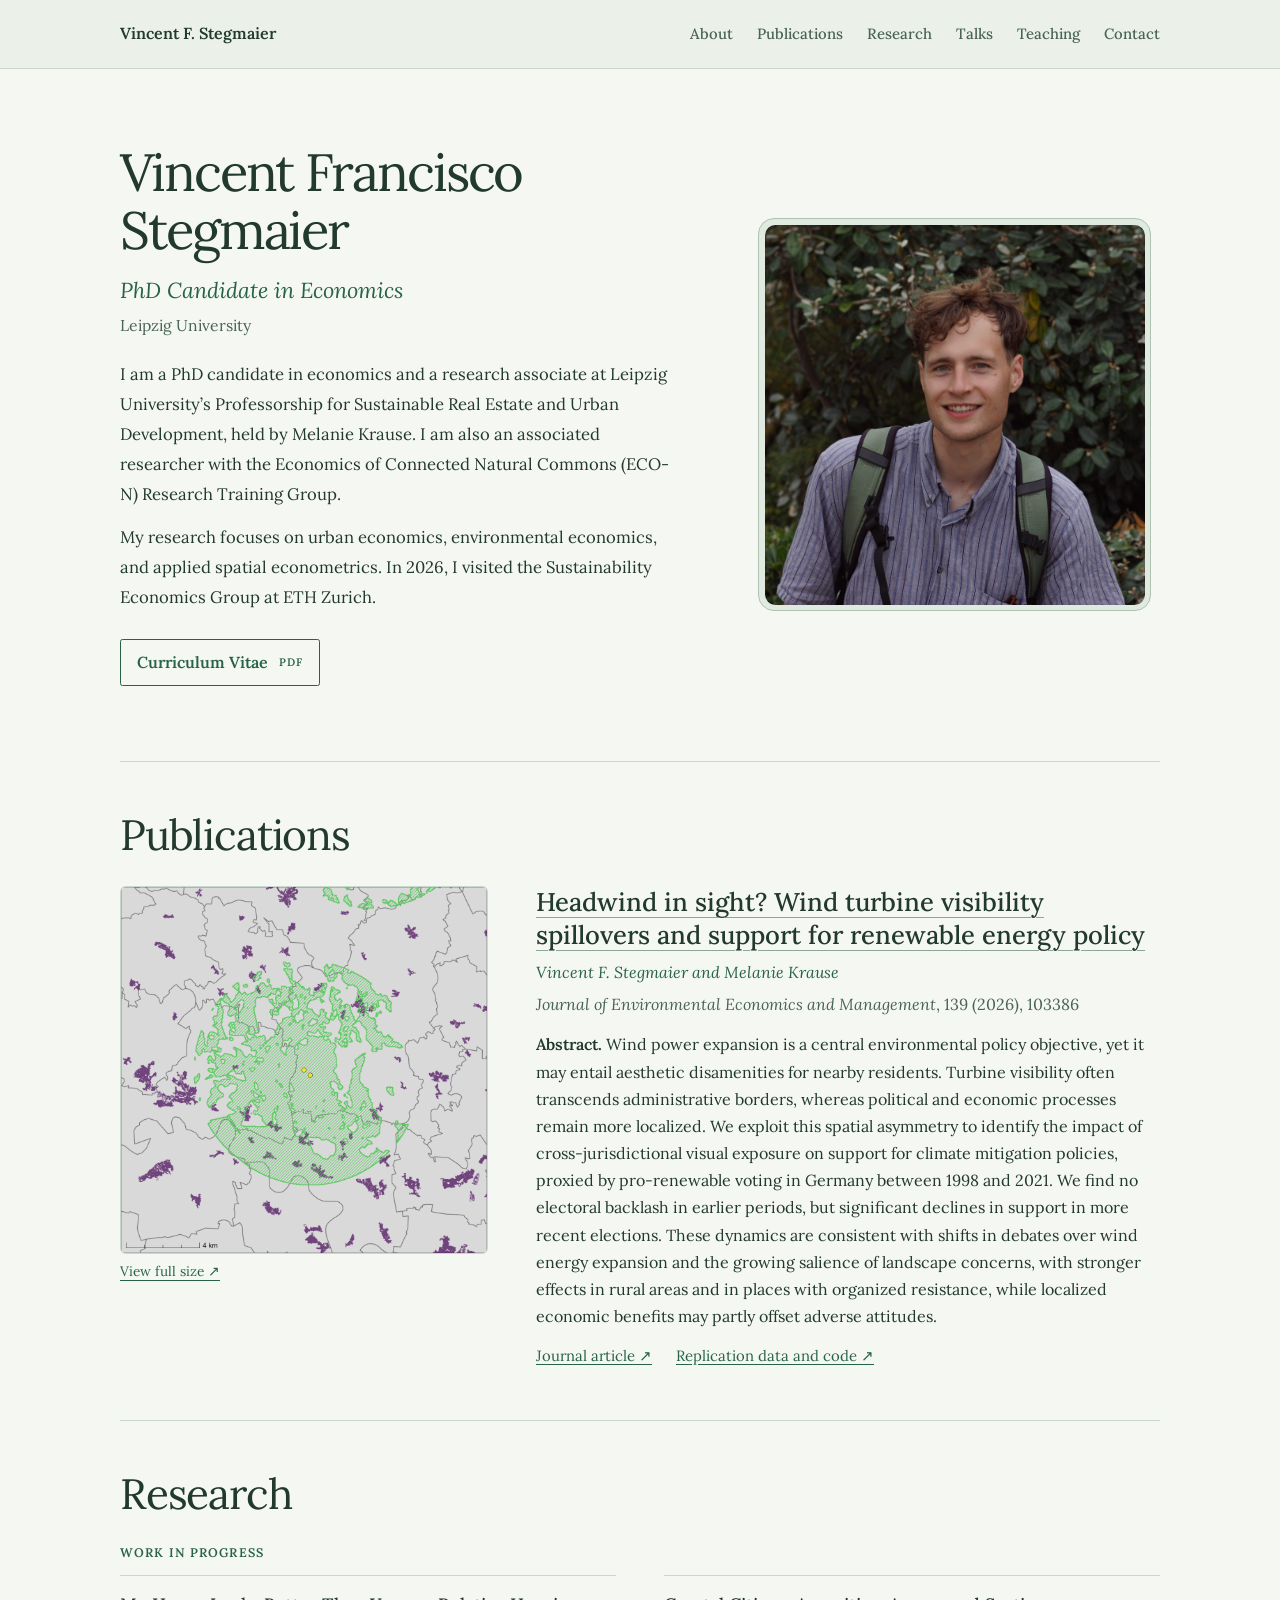
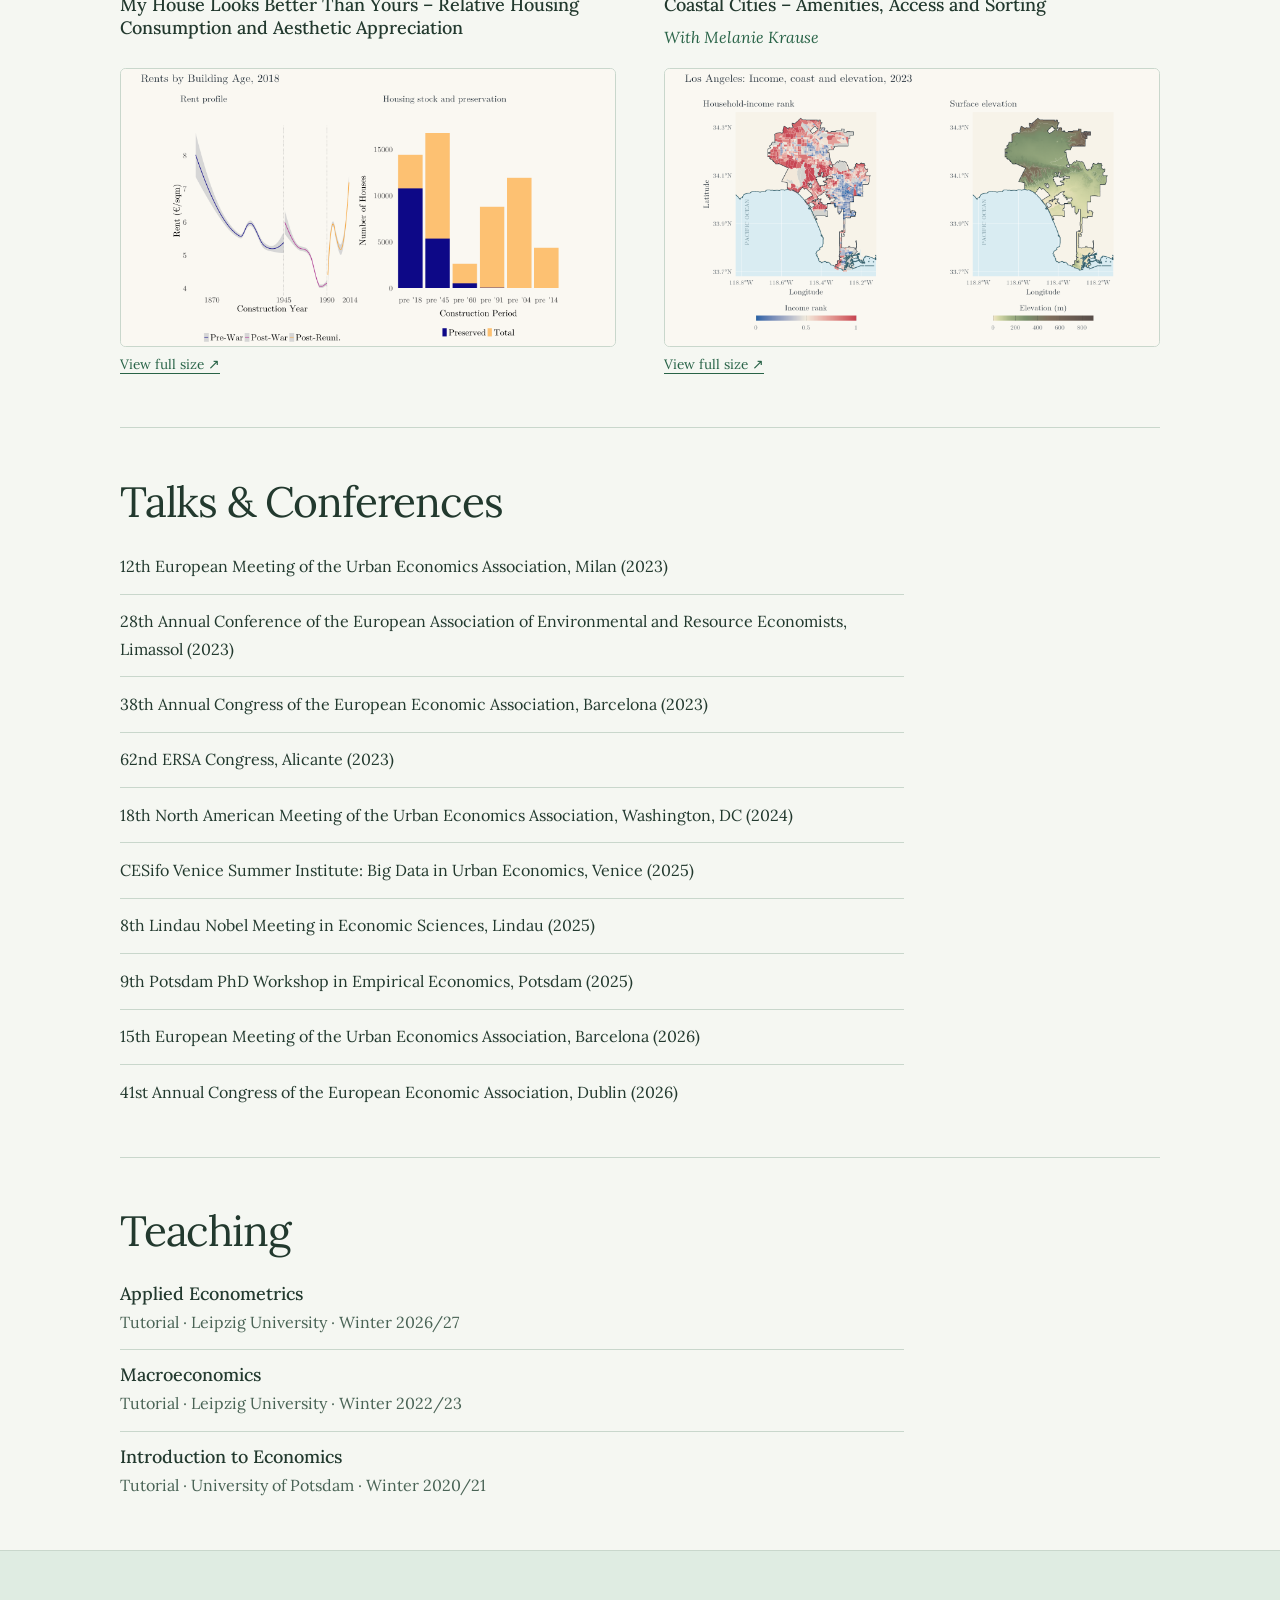
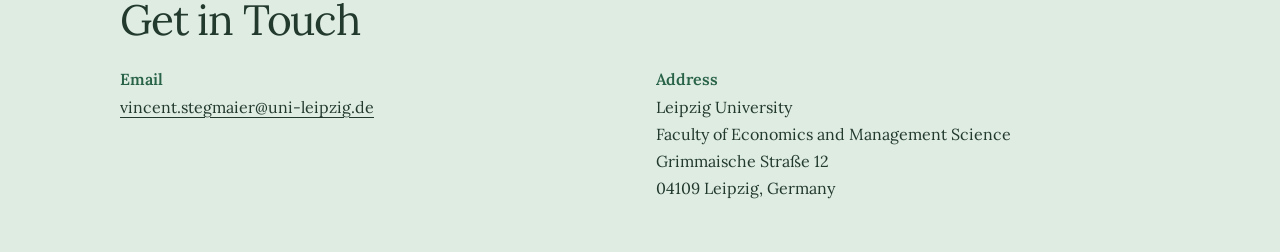
==== index.html @ 1b58ab36 "Add Quiet Green academic website" ====
<!doctype html>
<html lang="en">
<head>
  <meta charset="utf-8">
  <meta name="viewport" content="width=device-width, initial-scale=1">
  <title>Vincent Francisco Stegmaier | Economics</title>
  <meta name="description" content="Vincent Francisco Stegmaier, PhD candidate in economics at Leipzig University. Research in urban economics, environmental economics, and applied spatial econometrics.">
  <link rel="stylesheet" href="styles.css">
  <link rel="stylesheet" href="theme.css">
</head>
<body>
  <a class="skip-link" href="#about">Skip to content</a>
  <header class="site-header">
    <nav class="container navigation" aria-label="Main navigation">
      <a class="site-name" href="#about">Vincent F. Stegmaier</a>
      <ul class="nav-links">
        <li><a href="#about">About</a></li>
        <li><a href="#publications">Publications</a></li>
        <li><a href="#research">Research</a></li>
        <li><a href="#talks">Talks</a></li>
        <li><a href="#teaching">Teaching</a></li>
        <li><a href="#contact">Contact</a></li>
      </ul>
    </nav>
  </header>

  <main>
    <div class="container">
      <section class="hero" id="about" aria-labelledby="name">
        <div class="introduction">
          <h1 id="name">Vincent Francisco Stegmaier</h1>
          <p class="role">PhD Candidate in Economics</p>
          <p class="affiliation">Leipzig University</p>
          <p class="bio">I am a PhD candidate in economics and a research associate at Leipzig University’s Professorship for Sustainable Real Estate and Urban Development, held by Melanie Krause. I am also an associated researcher with the Economics of Connected Natural Commons (ECO-N) Research Training Group.</p>
          <p class="bio">My research focuses on urban economics, environmental economics, and applied spatial econometrics. In 2026, I visited the Sustainability Economics Group at ETH Zurich.</p>
          <a class="cv-link" href="assets/Vincent-Stegmaier-CV.pdf" target="_blank" rel="noopener">Curriculum Vitae <span class="file-type">PDF</span></a>
        </div>
        <div class="portrait-frame">
          <img src="assets/portrait.jpg" alt="Vincent Francisco Stegmaier outdoors" width="1440" height="960" fetchpriority="high">
        </div>
      </section>

      <section class="content-section" id="publications" aria-labelledby="publications-heading">
        <div class="section-heading">
          <h2 id="publications-heading">Publications</h2>
        </div>
        <article class="publication">
          <div class="publication-copy">
            <h3><a href="https://doi.org/10.1016/j.jeem.2026.103386" target="_blank" rel="noopener">Headwind in sight? Wind turbine visibility spillovers and support for renewable energy policy</a></h3>
            <p class="paper-authors">Vincent F. Stegmaier and Melanie Krause</p>
            <p class="publication-details"><cite>Journal of Environmental Economics and Management</cite>, 139 (2026), 103386</p>
            <p class="paper-summary"><strong>Abstract.</strong> Wind power expansion is a central environmental policy objective, yet it may entail aesthetic disamenities for nearby residents. Turbine visibility often transcends administrative borders, whereas political and economic processes remain more localized. We exploit this spatial asymmetry to identify the impact of cross-jurisdictional visual exposure on support for climate mitigation policies, proxied by pro-renewable voting in Germany between 1998 and 2021. We find no electoral backlash in earlier periods, but significant declines in support in more recent elections. These dynamics are consistent with shifts in debates over wind energy expansion and the growing salience of landscape concerns, with stronger effects in rural areas and in places with organized resistance, while localized economic benefits may partly offset adverse attitudes.</p>
            <ul class="paper-links">
              <li><a href="https://doi.org/10.1016/j.jeem.2026.103386" target="_blank" rel="noopener">Journal article <span aria-hidden="true">↗</span></a></li>
              <li><a href="https://doi.org/10.17632/gsygpw4wt4.1" target="_blank" rel="noopener">Replication data and code <span aria-hidden="true">↗</span></a></li>
            </ul>
          </div>
          <figure class="research-figure">
            <a href="assets/wind-turbine-visibility-zoom.png" target="_blank" rel="noopener">
              <img src="assets/wind-turbine-visibility-zoom.png" alt="Zoomed map of two wind turbines and their hatched visibility area across municipal boundaries" width="2100" height="2100" loading="lazy">
              <span class="figure-link">View full size <span aria-hidden="true">↗</span></span>
            </a>
          </figure>
        </article>
      </section>

      <section class="content-section" id="research" aria-labelledby="research-heading">
        <div class="section-heading">
          <h2 id="research-heading">Research</h2>
        </div>
        <h3 class="group-heading">Work in progress</h3>
        <ul class="research-projects">
          <li>
            <h4>My House Looks Better Than Yours – Relative Housing Consumption and Aesthetic Appreciation</h4>
            <figure class="research-figure">
              <a href="assets/rents-by-building-age.png" target="_blank" rel="noopener">
                <img src="assets/rents-by-building-age.png" alt="Charts of 2018 rents per square meter by construction year and counts of preserved and total homes by construction period" width="3200" height="1800" loading="lazy">
                <span class="figure-link">View full size <span aria-hidden="true">↗</span></span>
              </a>
            </figure>
          </li>
          <li>
            <div>
              <h4>Coastal Cities – Amenities, Access and Sorting</h4>
              <p class="paper-authors">With Melanie Krause</p>
            </div>
            <figure class="research-figure">
              <a href="assets/los-angeles-income-rank.png" target="_blank" rel="noopener">
                <img src="assets/los-angeles-income-rank.png" alt="Two maps of Los Angeles in 2023 showing household income rank and surface elevation along the Pacific coast" width="3200" height="1800" loading="lazy">
                <span class="figure-link">View full size <span aria-hidden="true">↗</span></span>
              </a>
            </figure>
          </li>
        </ul>
      </section>

      <section class="content-section" id="talks" aria-labelledby="talks-heading">
        <div class="section-heading">
          <h2 id="talks-heading">Talks &amp; Conferences</h2>
        </div>
        <ul class="entries">
          <li>12th European Meeting of the Urban Economics Association, Milan (2023)</li>
          <li>28th Annual Conference of the European Association of Environmental and Resource Economists, Limassol (2023)</li>
          <li>38th Annual Congress of the European Economic Association, Barcelona (2023)</li>
          <li>62nd ERSA Congress, Alicante (2023)</li>
          <li>18th North American Meeting of the Urban Economics Association, Washington, DC (2024)</li>
          <li>CESifo Venice Summer Institute: Big Data in Urban Economics, Venice (2025)</li>
          <li>8th Lindau Nobel Meeting in Economic Sciences, Lindau (2025)</li>
          <li>9th Potsdam PhD Workshop in Empirical Economics, Potsdam (2025)</li>
          <li>15th European Meeting of the Urban Economics Association, Barcelona (2026)</li>
          <li>41st Annual Congress of the European Economic Association, Dublin (2026)</li>
        </ul>
      </section>

      <section class="content-section" id="teaching" aria-labelledby="teaching-heading">
        <div class="section-heading">
          <h2 id="teaching-heading">Teaching</h2>
        </div>
        <ul class="entries courses">
          <li>
            <h3>Applied Econometrics</h3>
            <p>Tutorial · Leipzig University · Winter 2026/27</p>
          </li>
          <li>
            <h3>Macroeconomics</h3>
            <p>Tutorial · Leipzig University · Winter 2022/23</p>
          </li>
          <li>
            <h3>Introduction to Economics</h3>
            <p>Tutorial · University of Potsdam · Winter 2020/21</p>
          </li>
        </ul>
      </section>
    </div>
  </main>

  <footer class="contact" id="contact" aria-labelledby="contact-heading">
    <div class="container">
      <h2 id="contact-heading">Get in Touch</h2>
      <div class="contact-details">
        <div>
          <h3>Email</h3>
          <a href="mailto:vincent.stegmaier@uni-leipzig.de">vincent.stegmaier@uni-leipzig.de</a>
        </div>
        <div>
          <h3>Address</h3>
          <address>
            Leipzig University<br>
            Faculty of Economics and Management Science<br>
            Grimmaische Straße 12<br>
            04109 Leipzig, Germany
          </address>
        </div>
      </div>
    </div>
  </footer>
</body>
</html>
---- styles.css ----
@font-face {
  font-family: Lora;
  src: url("assets/lora.woff2") format("woff2");
  font-style: normal;
  font-weight: 400 600;
  font-display: swap;
}

@font-face {
  font-family: Lora;
  src: url("assets/lora-italic.woff2") format("woff2");
  font-style: italic;
  font-weight: 400 600;
  font-display: swap;
}

:root {
  --paper: #eee;
  --ink: #363d45;
  --muted: #4e606a;
  --accent: #a04a13;
  --rule: #d7c9b8;
  --slate: #4e616c;
  --gutter: clamp(1.35rem, 5vw, 4rem);
  --measure: 65rem;
  scroll-padding-top: 5.5rem;
}

*, *::before, *::after { box-sizing: border-box; }

body {
  margin: 0;
  background: var(--paper);
  color: var(--ink);
  font: 1rem/1.7 Lora, Georgia, serif;
}

h1, h2, h3, h4, p, ul { margin: 0; }
h1, h2, h3, h4 { line-height: 1.28; }
a { color: inherit; text-underline-offset: .22em; }
a:hover { color: var(--accent); }
a:focus-visible { outline: 2px solid currentColor; outline-offset: 4px; }

.container {
  width: min(var(--measure), 100% - 2 * var(--gutter));
  margin-inline: auto;
}

.skip-link {
  position: fixed;
  z-index: 3;
  top: .75rem;
  left: .75rem;
  transform: translateY(-200%);
  background: var(--paper);
  padding: .5rem .8rem;
}

.skip-link:focus { transform: none; }

.site-header {
  position: sticky;
  z-index: 2;
  top: 0;
  background: var(--paper);
  border-bottom: 1px solid var(--rule);
}

.navigation {
  min-height: 4.25rem;
  display: flex;
  align-items: center;
  justify-content: space-between;
  gap: .5rem 1.5rem;
  padding-block: .65rem;
}

.site-name { font-weight: 600; text-decoration: none; }

.nav-links, .paper-links {
  display: flex;
  flex-wrap: wrap;
  align-items: center;
  gap: .35rem 1.5rem;
  padding: 0;
  list-style: none;
}

.nav-links { color: var(--muted); font-size: .93rem; }
.nav-links a { text-decoration: none; }
.nav-links a:hover { text-decoration: underline; }

.hero {
  display: grid;
  grid-template-columns: minmax(0, 1fr) minmax(15rem, 23.75rem);
  align-items: center;
  gap: clamp(2rem, 6vw, 5.5rem);
  padding: clamp(3.6rem, 7vw, 4.65rem) .95rem clamp(4.25rem, 7vw, 4.65rem) 0;
}

h1 {
  font-size: clamp(2.45rem, 4.1vw, 3.5rem);
  letter-spacing: -.045em;
  font-weight: 400;
  line-height: 1.1;
  text-wrap: balance;
}

.role {
  color: var(--accent);
  font-size: clamp(1.13rem, 2vw, 1.36rem);
  font-style: italic;
  margin-top: .8rem;
}

.affiliation { color: var(--muted); margin-top: .18rem; font-size: 1.08rem; }
.bio { max-width: 35rem; margin-top: 1.38rem; font-size: 1.1rem; line-height: 1.8; }
.bio + .bio { margin-top: .8rem; }

.cv-link {
  display: inline-flex;
  align-items: baseline;
  gap: .7rem;
  margin-top: 1.65rem;
  padding: .56rem 1rem;
  border: 1px solid var(--accent);
  color: var(--accent);
  text-decoration: none;
}

.cv-link:hover { background: var(--accent); color: #fff; }
.cv-link:focus-visible { outline-color: var(--accent); }
.file-type { font-size: .68rem; letter-spacing: .08em; }

.portrait-frame {
  position: relative;
  width: 100%;
  max-width: 23.75rem;
  margin-inline: auto;
  isolation: isolate;
}

.portrait-frame::before {
  content: "";
  position: absolute;
  inset: .85rem -.85rem -.85rem .85rem;
  z-index: -1;
  border: 2px solid var(--rule);
}

.portrait-frame img {
  display: block;
  width: 100%;
  height: auto;
  aspect-ratio: 1;
  object-fit: cover;
  object-position: center;
}

.content-section { border-top: 1px solid var(--rule); padding-block: 2.9rem 3.2rem; }

.section-heading { margin-bottom: 1.5rem; }
h2 { font-size: clamp(1.8rem, 4vw, 2.65rem); font-weight: 400; letter-spacing: -.035em; }
h3 { font-size: 1.3rem; font-weight: 500; }
h4 { font-size: 1.12rem; font-weight: 500; }
.publication {
  display: grid;
  grid-template-columns: clamp(10rem, 23vw, 16rem) minmax(0, 1fr);
  grid-template-areas: "figure copy";
  align-items: start;
  gap: 1rem clamp(1.5rem, 4vw, 3rem);
}
.publication-copy { grid-area: copy; }
.publication h3 { font-size: clamp(1.28rem, 2.7vw, 1.6rem); }
.publication h3 a { text-decoration-color: var(--rule); text-decoration-thickness: 1px; }
.publication h3 a:hover { text-decoration-color: currentColor; }
.paper-authors { color: var(--accent); font-style: italic; margin-top: .45rem; }
.publication-details { color: var(--muted); margin-top: .28rem; }
.paper-summary { max-width: 43rem; margin-top: .85rem; }
.paper-links { color: var(--muted); margin-top: .8rem; font-size: .93rem; }
.group-heading { margin-bottom: .85rem; font-size: 1rem; color: var(--muted); }

.research-projects {
  display: grid;
  grid-template-columns: repeat(2, minmax(0, 1fr));
  gap: 1.5rem clamp(1.5rem, 4vw, 3rem);
  padding: 0;
  list-style: none;
}

.research-projects > li {
  display: flex;
  flex-direction: column;
  gap: 1rem;
  border-top: 1px solid var(--rule);
  padding-top: 1.15rem;
}

.research-figure { margin: 0; color: var(--muted); }
.publication .research-figure { grid-area: figure; width: min(100%, 16rem); }
.research-projects .research-figure { margin-top: auto; }
.research-figure a { display: block; text-decoration: none; }
.research-figure img {
  display: block;
  width: 100%;
  height: auto;
  border: 1px solid var(--rule);
}
.publication .research-figure img { aspect-ratio: 1; object-fit: cover; }
.figure-link { display: block; margin-top: .35rem; font-size: .85rem; text-decoration: underline; }
.entries { max-width: 49rem; padding: 0; list-style: none; }
.entries li + li { border-top: 1px solid var(--rule); padding-top: .85rem; margin-top: .85rem; }
.courses h3 { font-size: 1.12rem; }
.courses p { margin-top: .2rem; color: var(--muted); }

.contact { background: var(--slate); color: #fff; padding-block: 2.65rem 3.1rem; }
.contact-details { display: grid; grid-template-columns: 1fr 1fr; gap: 1.35rem 2rem; margin-top: 1.3rem; }
.contact h3 { font-size: 1rem; font-weight: 600; margin-bottom: .3rem; }
.contact address { font-style: normal; }
.contact a { overflow-wrap: anywhere; }
.contact a:hover { color: #fff; text-decoration-thickness: 2px; }

@media (max-width: 850px) {
  .hero { grid-template-columns: minmax(0, 1fr) minmax(13rem, 33%); }
  .nav-links { gap: .28rem .8rem; }
}

@media (max-width: 660px) {
  :root { scroll-padding-top: 7rem; }
  .navigation { flex-direction: column; align-items: flex-start; }
  .hero { grid-template-columns: 1fr; gap: 1.9rem; padding-block: 2.9rem 3.55rem; }
  .portrait-frame { max-width: 20rem; }
  .publication { grid-template-columns: minmax(0, 1fr); grid-template-areas: "copy" "figure"; }
  .research-projects { grid-template-columns: minmax(0, 1fr); }
  .content-section { padding-block: 2.15rem 2.45rem; }
  .contact-details { grid-template-columns: 1fr; }
}
---- theme.css ----
/* Quiet Green */
:root {
  --paper: #f5f7f2;
  --ink: #22392e;
  --muted: #496355;
  --accent: #286347;
  --rule: #c9d7cc;
  --slate: #dfece2;
  --green-hover: #194630;
}

h1 { letter-spacing: -.04em; }
h2 { letter-spacing: -.028em; }

.site-header { background: #ebf1e9; }
.site-name { color: var(--ink); }
.nav-links { font-weight: 500; }

.affiliation { font-size: .98rem; }
.bio { font-size: 1.04rem; }

.cv-link {
  align-items: center;
  background: transparent;
  border-radius: .15rem;
  font-weight: 600;
}

.cv-link:hover {
  background: transparent;
  border-color: var(--green-hover);
  color: var(--green-hover);
}

.portrait-frame::before {
  inset: -.4rem;
  border: 1px solid #afc2b2;
  border-radius: 1rem;
  background: #e0eae0;
}

.portrait-frame img { border-radius: .65rem; }

.group-heading {
  color: var(--accent);
  font-size: .78rem;
  font-weight: 600;
  letter-spacing: .09em;
  text-transform: uppercase;
}

.publication .research-figure { width: min(100%, 23rem); }

@media (min-width: 661px) {
  .publication { grid-template-columns: clamp(13rem, 30vw, 23rem) minmax(0, 1fr); }
}

.publication h3 a { text-decoration-color: #8ca895; }
.paper-links, .figure-link { color: var(--accent); }
.research-figure img { border-radius: .35rem; }

.contact {
  border-top: 1px solid var(--rule);
  color: var(--ink);
}

.contact h3 {
  color: var(--accent);
}

.contact a:hover { color: var(--accent); }
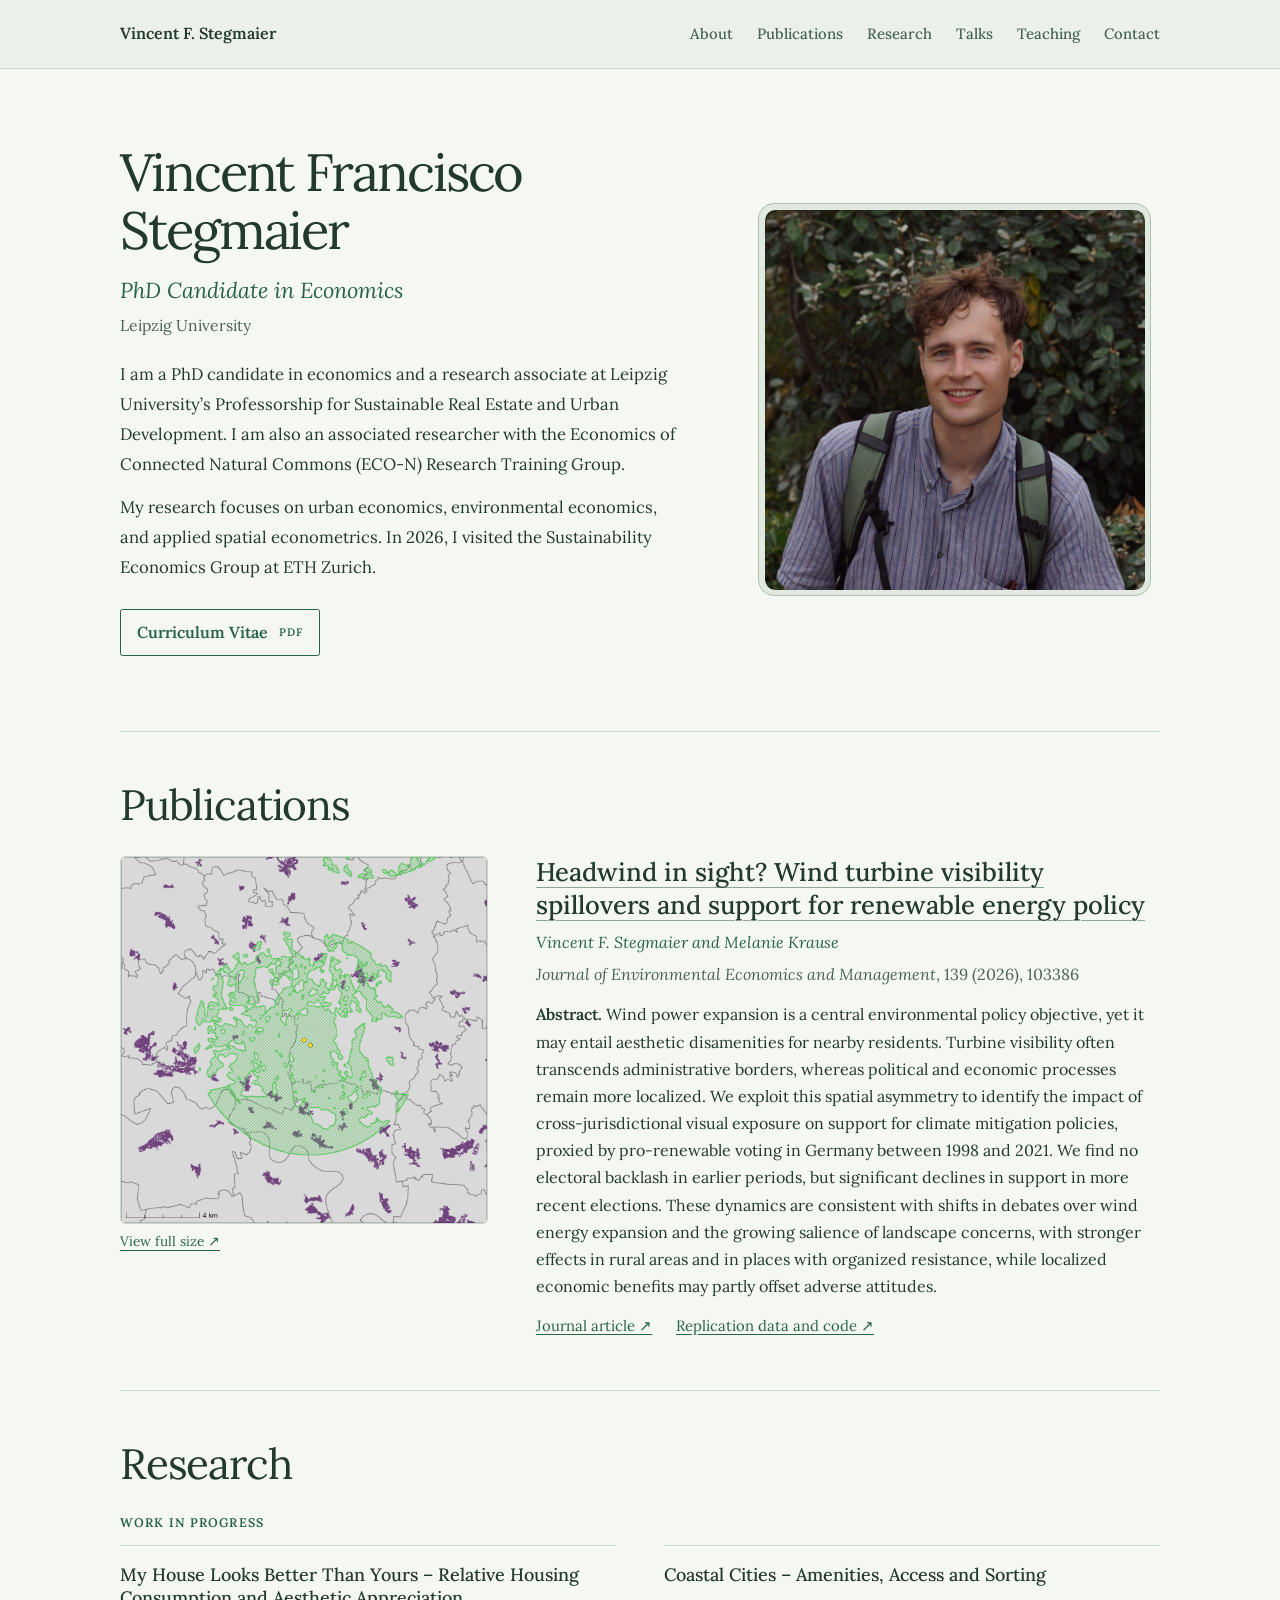
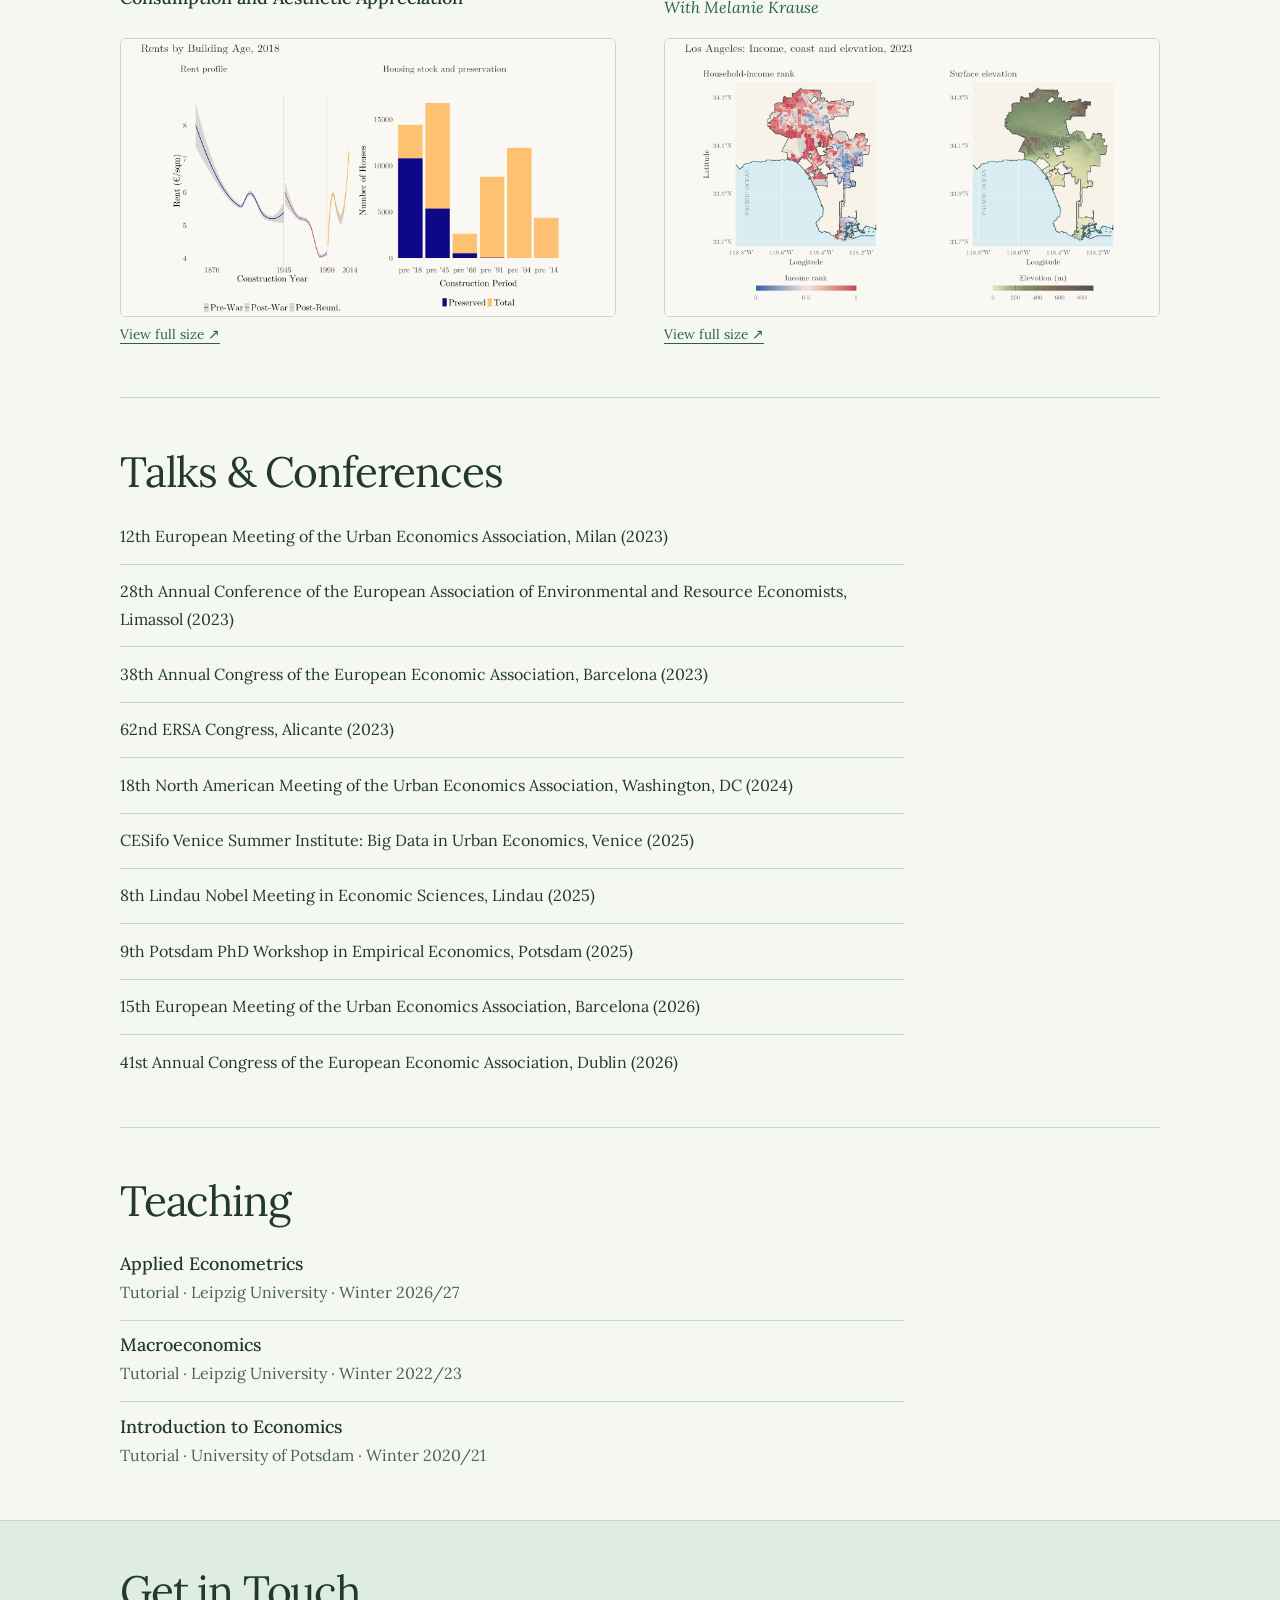
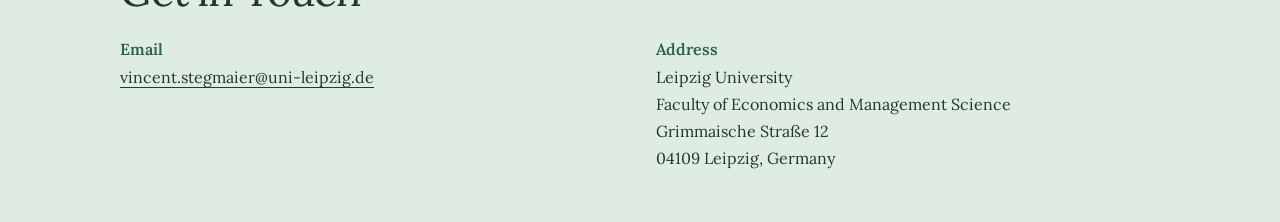
==== commit b6245637: "Simplify the homepage affiliation" ====
--- a/index.html
+++ b/index.html
@@ -31,7 +31,7 @@
           <h1 id="name">Vincent Francisco Stegmaier</h1>
           <p class="role">PhD Candidate in Economics</p>
           <p class="affiliation">Leipzig University</p>
-          <p class="bio">I am a PhD candidate in economics and a research associate at Leipzig University’s Professorship for Sustainable Real Estate and Urban Development, held by Melanie Krause. I am also an associated researcher with the Economics of Connected Natural Commons (ECO-N) Research Training Group.</p>
+          <p class="bio">I am a PhD candidate in economics and a research associate at Leipzig University’s Professorship for Sustainable Real Estate and Urban Development. I am also an associated researcher with the Economics of Connected Natural Commons (ECO-N) Research Training Group.</p>
           <p class="bio">My research focuses on urban economics, environmental economics, and applied spatial econometrics. In 2026, I visited the Sustainability Economics Group at ETH Zurich.</p>
           <a class="cv-link" href="assets/Vincent-Stegmaier-CV.pdf" target="_blank" rel="noopener">Curriculum Vitae <span class="file-type">PDF</span></a>
         </div>
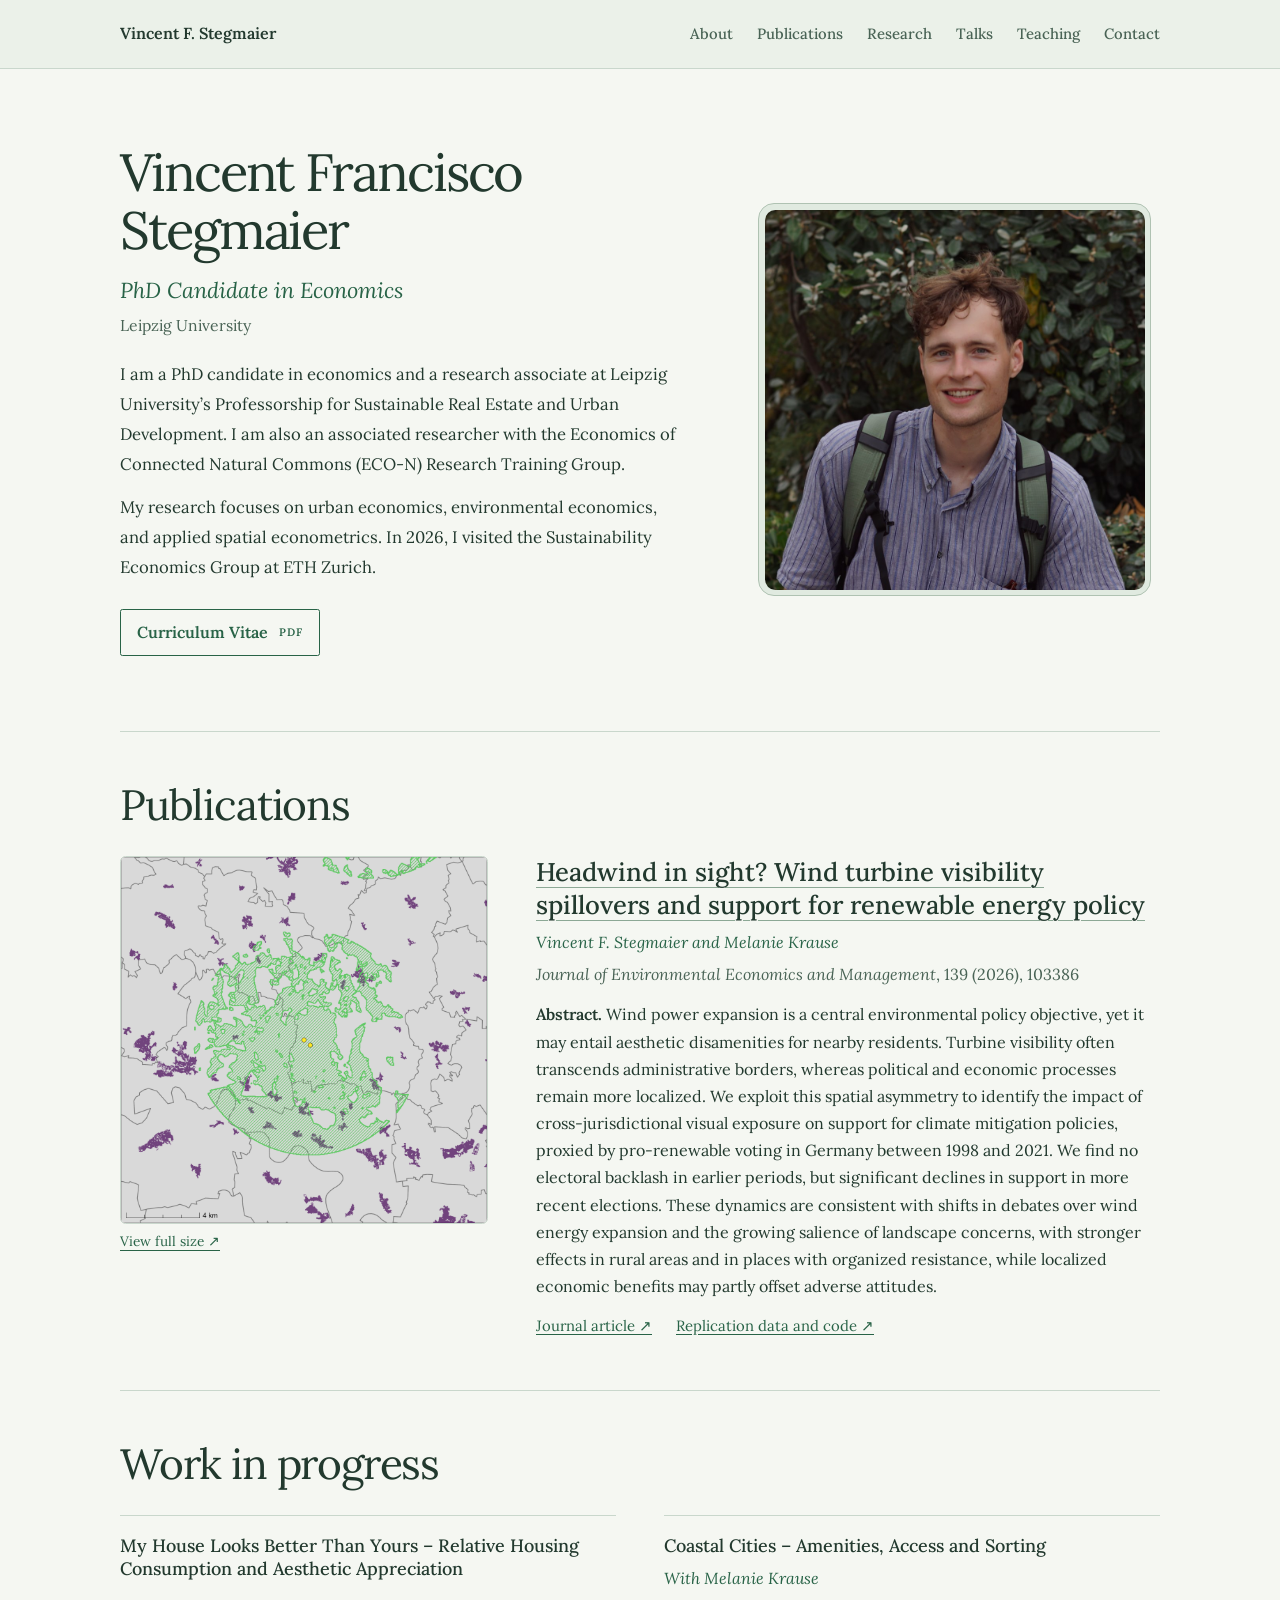
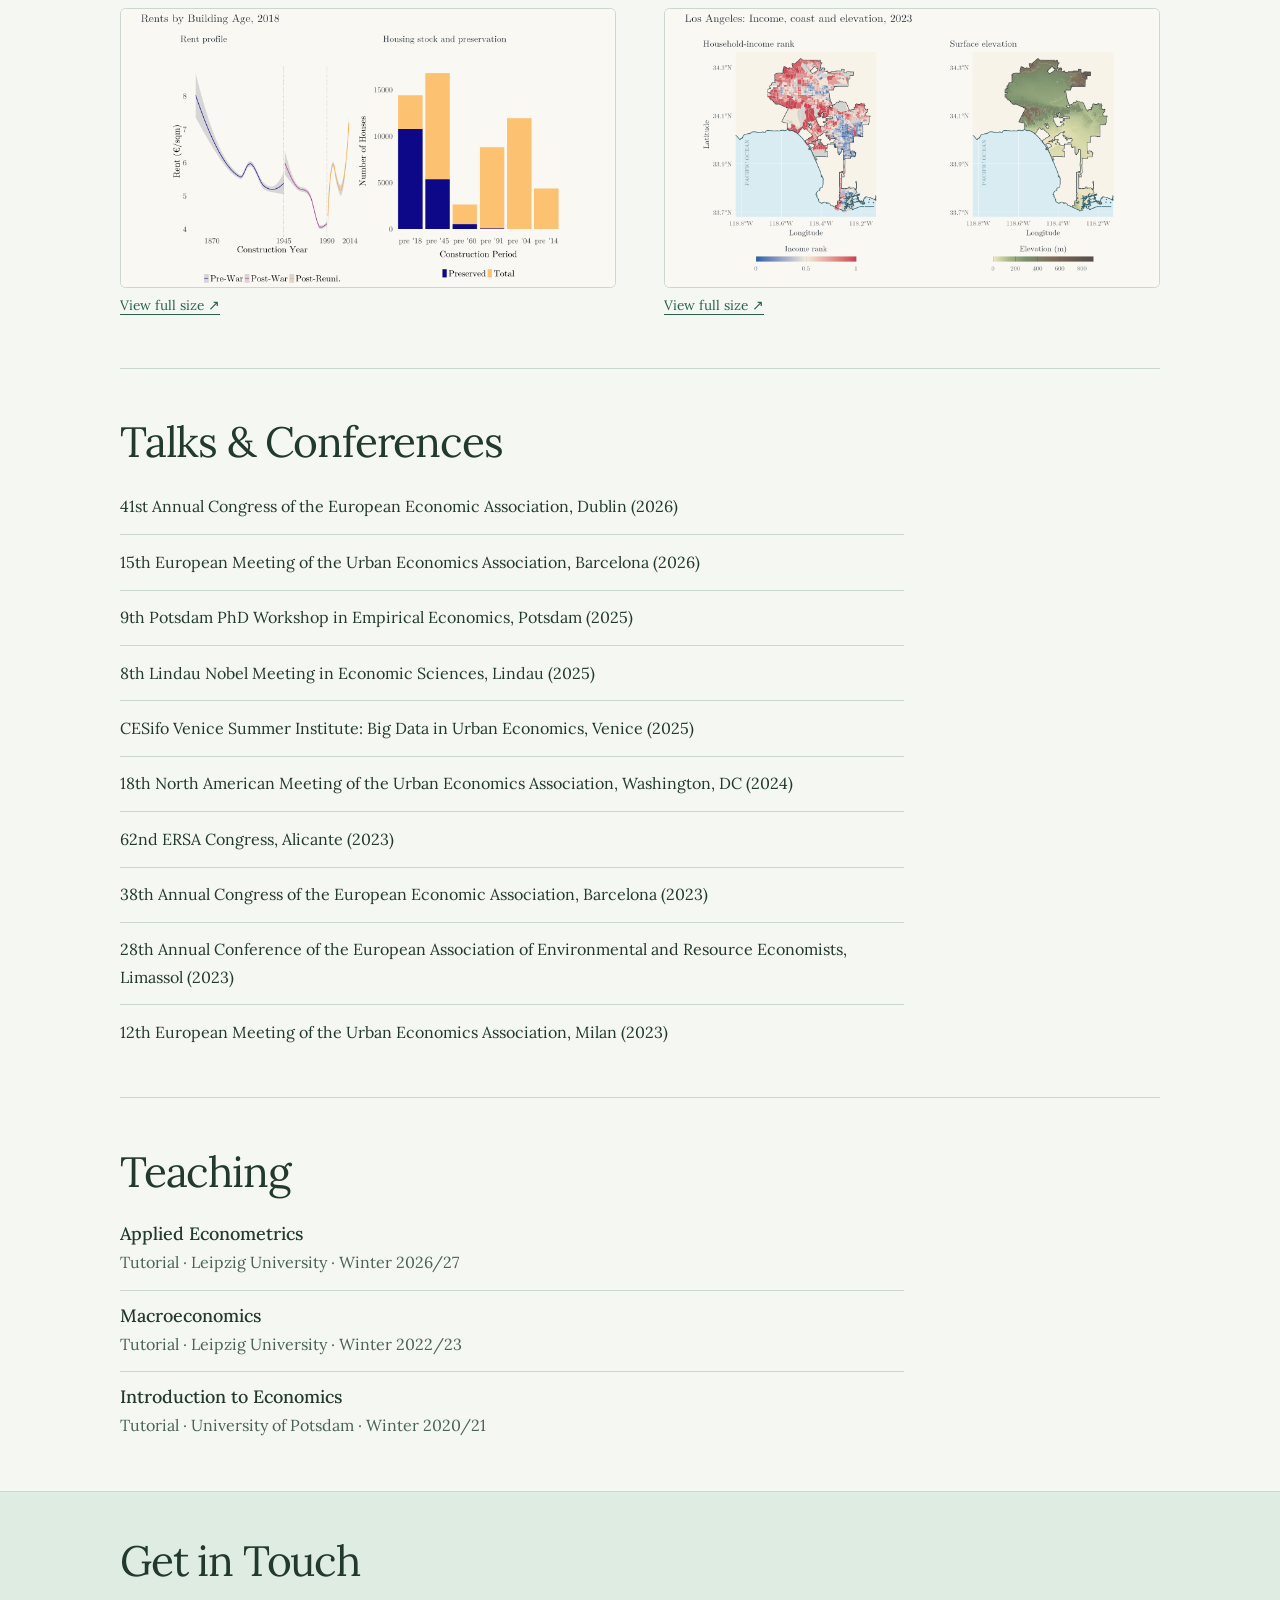
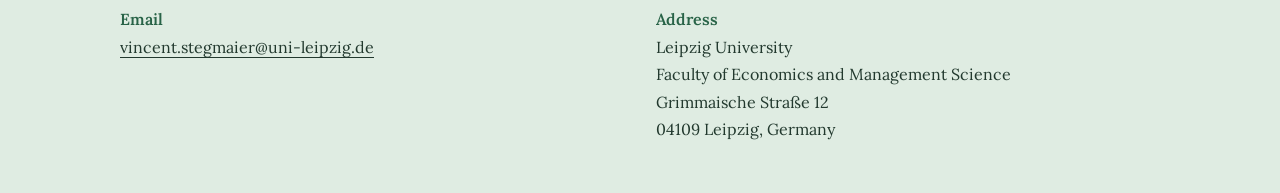
==== commit 4ef8528f: "Reorder conferences and simplify research heading" ====
--- a/index.html
+++ b/index.html
@@ -66,12 +66,11 @@
 
       <section class="content-section" id="research" aria-labelledby="research-heading">
         <div class="section-heading">
-          <h2 id="research-heading">Research</h2>
+          <h2 id="research-heading">Work in progress</h2>
         </div>
-        <h3 class="group-heading">Work in progress</h3>
         <ul class="research-projects">
           <li>
-            <h4>My House Looks Better Than Yours – Relative Housing Consumption and Aesthetic Appreciation</h4>
+            <h3>My House Looks Better Than Yours – Relative Housing Consumption and Aesthetic Appreciation</h3>
             <figure class="research-figure">
               <a href="assets/rents-by-building-age.png" target="_blank" rel="noopener">
                 <img src="assets/rents-by-building-age.png" alt="Charts of 2018 rents per square meter by construction year and counts of preserved and total homes by construction period" width="3200" height="1800" loading="lazy">
@@ -81,7 +80,7 @@
           </li>
           <li>
             <div>
-              <h4>Coastal Cities – Amenities, Access and Sorting</h4>
+              <h3>Coastal Cities – Amenities, Access and Sorting</h3>
               <p class="paper-authors">With Melanie Krause</p>
             </div>
             <figure class="research-figure">
@@ -99,16 +98,16 @@
           <h2 id="talks-heading">Talks &amp; Conferences</h2>
         </div>
         <ul class="entries">
+          <li>41st Annual Congress of the European Economic Association, Dublin (2026)</li>
+          <li>15th European Meeting of the Urban Economics Association, Barcelona (2026)</li>
+          <li>9th Potsdam PhD Workshop in Empirical Economics, Potsdam (2025)</li>
+          <li>8th Lindau Nobel Meeting in Economic Sciences, Lindau (2025)</li>
+          <li>CESifo Venice Summer Institute: Big Data in Urban Economics, Venice (2025)</li>
+          <li>18th North American Meeting of the Urban Economics Association, Washington, DC (2024)</li>
+          <li>62nd ERSA Congress, Alicante (2023)</li>
+          <li>38th Annual Congress of the European Economic Association, Barcelona (2023)</li>
+          <li>28th Annual Conference of the European Association of Environmental and Resource Economists, Limassol (2023)</li>
           <li>12th European Meeting of the Urban Economics Association, Milan (2023)</li>
-          <li>28th Annual Conference of the European Association of Environmental and Resource Economists, Limassol (2023)</li>
-          <li>38th Annual Congress of the European Economic Association, Barcelona (2023)</li>
-          <li>62nd ERSA Congress, Alicante (2023)</li>
-          <li>18th North American Meeting of the Urban Economics Association, Washington, DC (2024)</li>
-          <li>CESifo Venice Summer Institute: Big Data in Urban Economics, Venice (2025)</li>
-          <li>8th Lindau Nobel Meeting in Economic Sciences, Lindau (2025)</li>
-          <li>9th Potsdam PhD Workshop in Empirical Economics, Potsdam (2025)</li>
-          <li>15th European Meeting of the Urban Economics Association, Barcelona (2026)</li>
-          <li>41st Annual Congress of the European Economic Association, Dublin (2026)</li>
         </ul>
       </section>
 
--- a/styles.css
+++ b/styles.css
@@ -35,8 +35,8 @@
   font: 1rem/1.7 Lora, Georgia, serif;
 }
 
-h1, h2, h3, h4, p, ul { margin: 0; }
-h1, h2, h3, h4 { line-height: 1.28; }
+h1, h2, h3, p, ul { margin: 0; }
+h1, h2, h3 { line-height: 1.28; }
 a { color: inherit; text-underline-offset: .22em; }
 a:hover { color: var(--accent); }
 a:focus-visible { outline: 2px solid currentColor; outline-offset: 4px; }
@@ -162,7 +162,6 @@
 .section-heading { margin-bottom: 1.5rem; }
 h2 { font-size: clamp(1.8rem, 4vw, 2.65rem); font-weight: 400; letter-spacing: -.035em; }
 h3 { font-size: 1.3rem; font-weight: 500; }
-h4 { font-size: 1.12rem; font-weight: 500; }
 .publication {
   display: grid;
   grid-template-columns: clamp(10rem, 23vw, 16rem) minmax(0, 1fr);
@@ -178,7 +177,6 @@
 .publication-details { color: var(--muted); margin-top: .28rem; }
 .paper-summary { max-width: 43rem; margin-top: .85rem; }
 .paper-links { color: var(--muted); margin-top: .8rem; font-size: .93rem; }
-.group-heading { margin-bottom: .85rem; font-size: 1rem; color: var(--muted); }
 
 .research-projects {
   display: grid;
@@ -210,7 +208,7 @@
 .figure-link { display: block; margin-top: .35rem; font-size: .85rem; text-decoration: underline; }
 .entries { max-width: 49rem; padding: 0; list-style: none; }
 .entries li + li { border-top: 1px solid var(--rule); padding-top: .85rem; margin-top: .85rem; }
-.courses h3 { font-size: 1.12rem; }
+.research-projects h3, .courses h3 { font-size: 1.12rem; }
 .courses p { margin-top: .2rem; color: var(--muted); }
 
 .contact { background: var(--slate); color: #fff; padding-block: 2.65rem 3.1rem; }
--- a/theme.css
+++ b/theme.css
@@ -41,14 +41,6 @@
 
 .portrait-frame img { border-radius: .65rem; }
 
-.group-heading {
-  color: var(--accent);
-  font-size: .78rem;
-  font-weight: 600;
-  letter-spacing: .09em;
-  text-transform: uppercase;
-}
-
 .publication .research-figure { width: min(100%, 23rem); }
 
 @media (min-width: 661px) {
